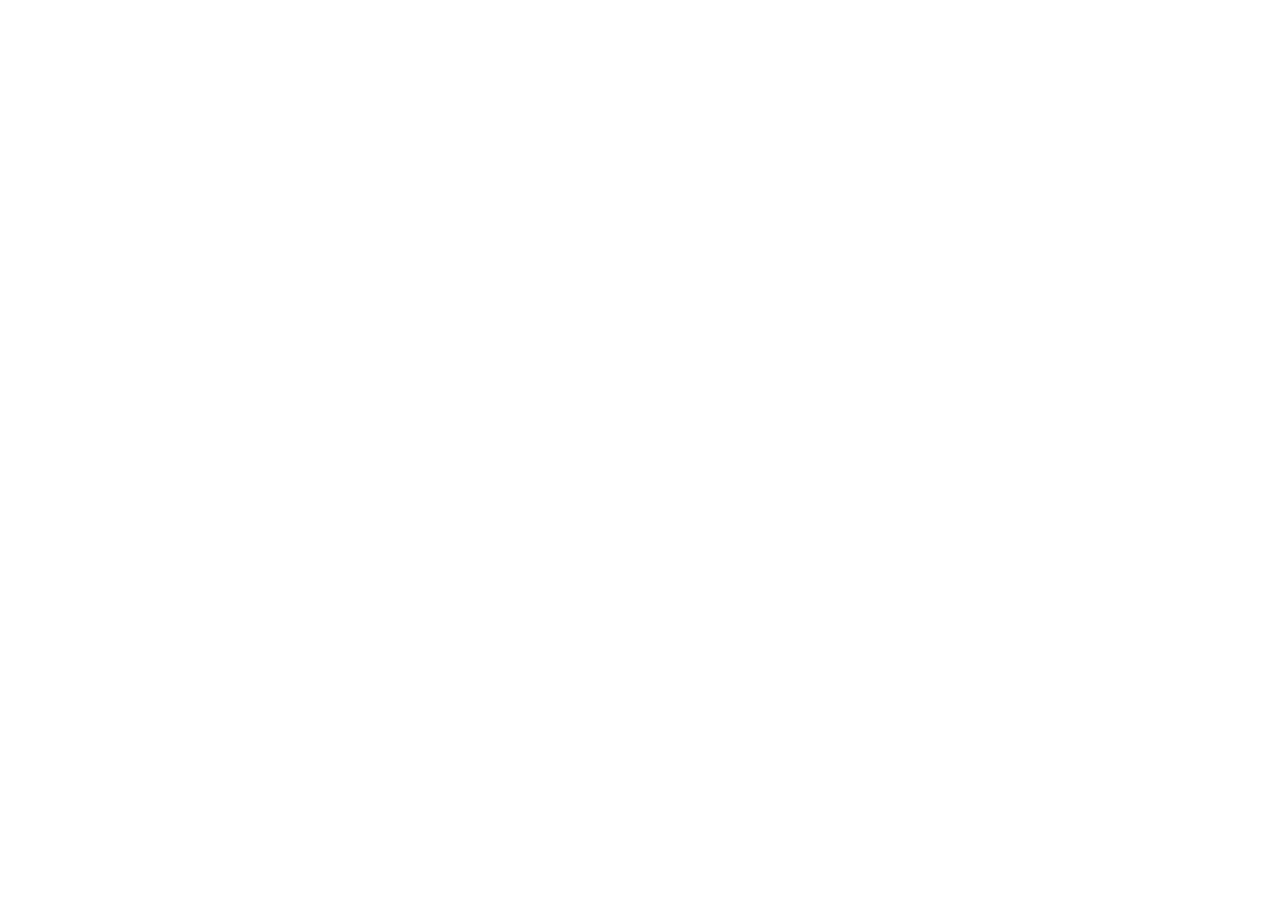
==== graphic.html @ 01074192 "Three UI/UX projects have been added." ====
<!DOCTYPE html>
<html lang="en">
<head>
    <meta charset="UTF-8">
    <meta name="viewport" content="width=device-width, initial-scale=1.0">
     <title>Graphic Design</title>

    <link rel="preconnect" href="https://fonts.googleapis.com" />
    <link rel="preconnect" href="https://fonts.gstatic.com" crossorigin />
    <link href="https://fonts.googleapis.com/css2?family=Inter:wght@400;500;600;700;800;900&display=swap" rel="stylesheet" />

    <link rel="stylesheet" href="graphic.css" />
</head>
<body>
    


<script src="graphic.js"></script>


</body>
</html>
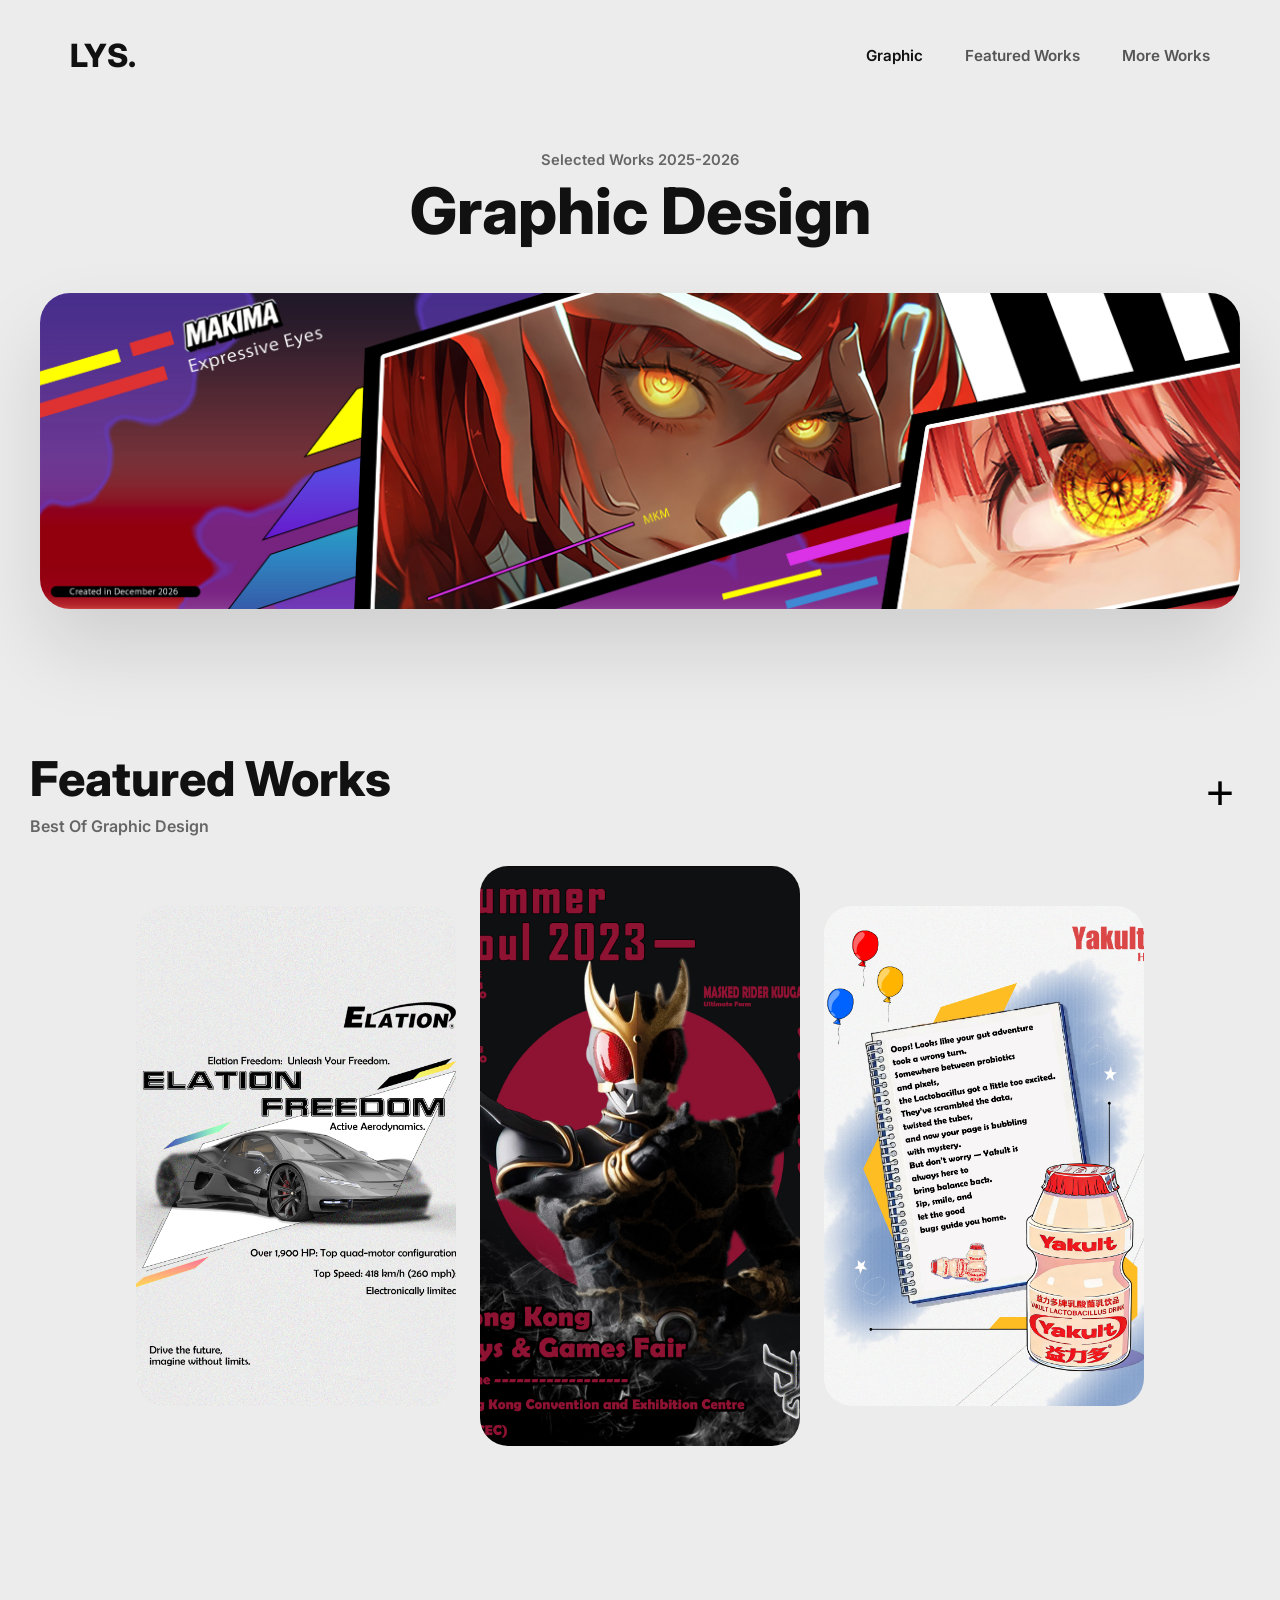
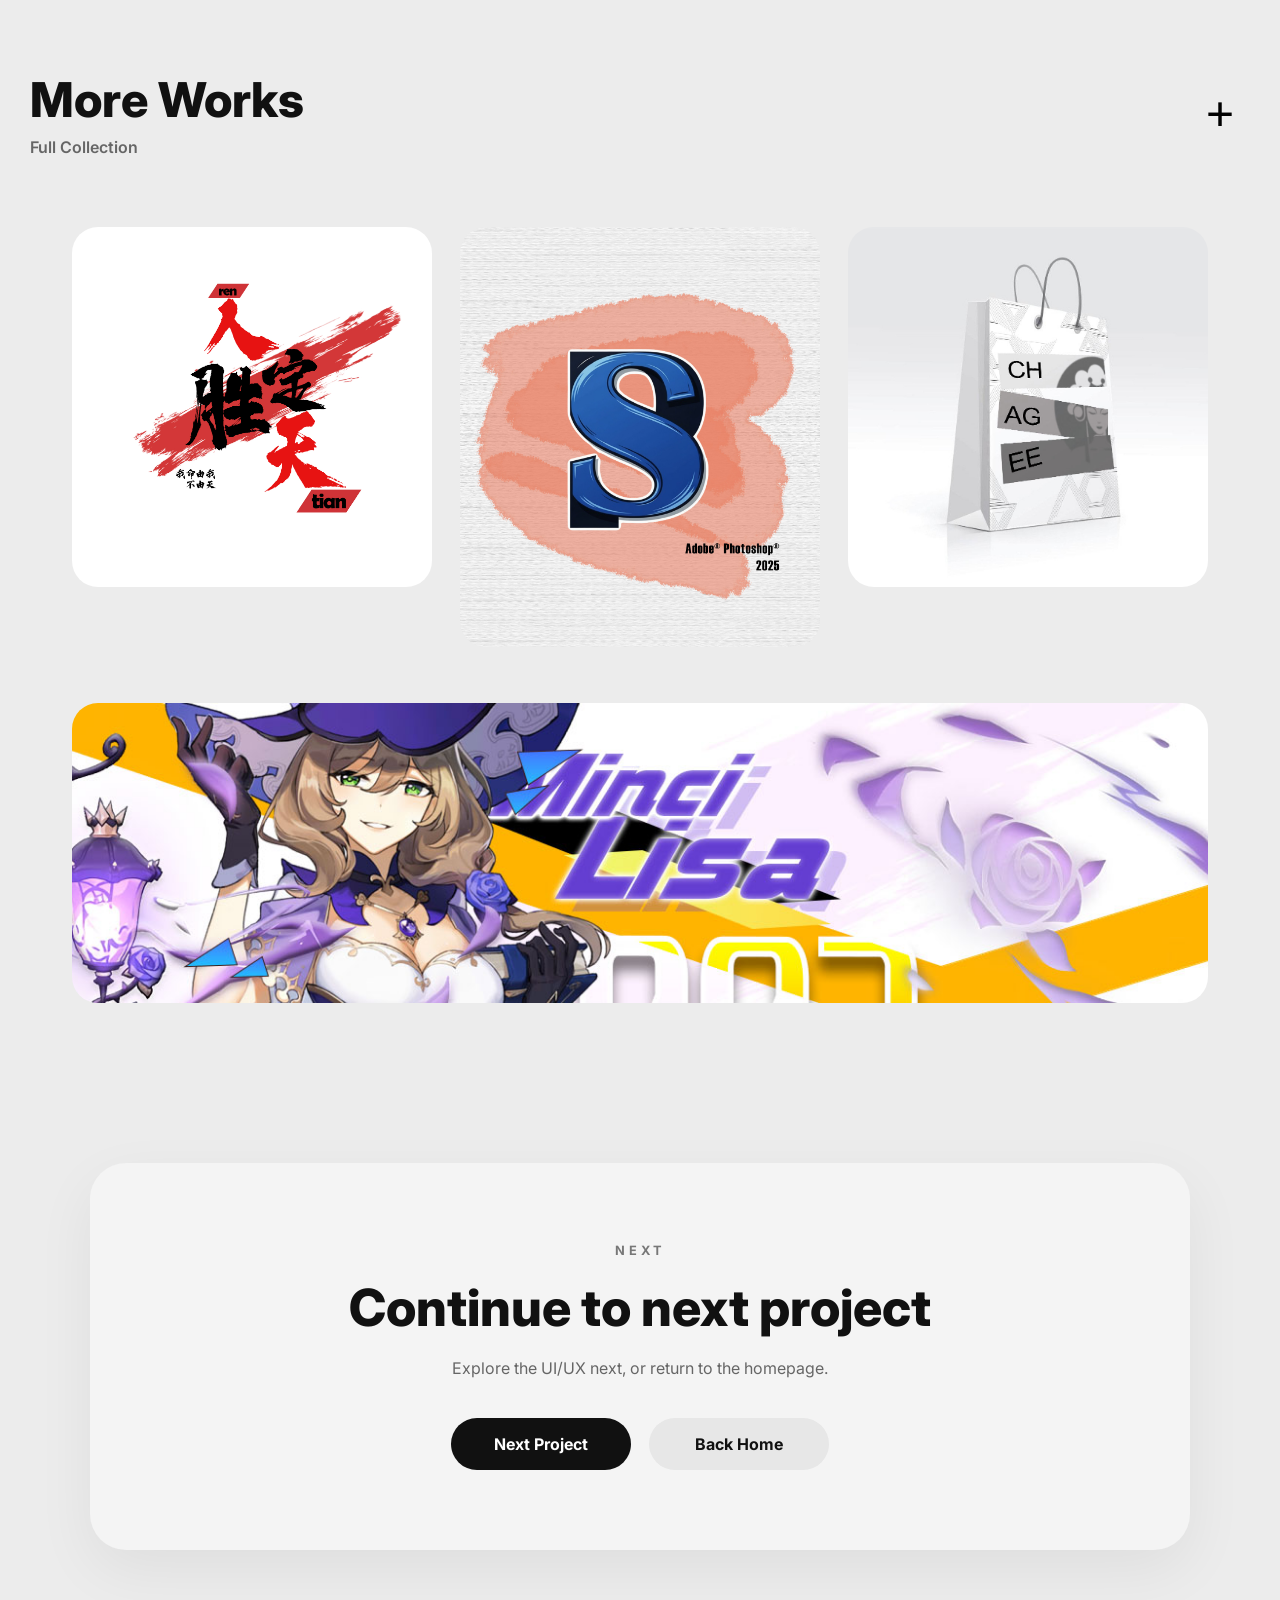
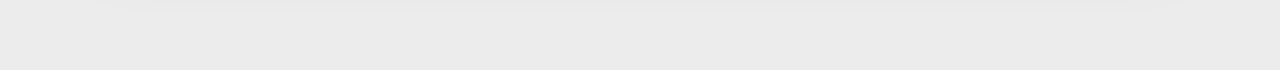
==== commit 91b33fb0: "Add the main interface for graphic design." ====
--- a/graphic.html
+++ b/graphic.html
@@ -8,12 +8,185 @@
     <link rel="preconnect" href="https://fonts.googleapis.com" />
     <link rel="preconnect" href="https://fonts.gstatic.com" crossorigin />
     <link href="https://fonts.googleapis.com/css2?family=Inter:wght@400;500;600;700;800;900&display=swap" rel="stylesheet" />
-
+    <link href="https://fonts.googleapis.com/css2?family=Inter:wght@400;500;600;700&display=swap" rel="stylesheet">
     <link rel="stylesheet" href="graphic.css" />
 </head>
 <body>
     
+<!-- =========================
+       NAVBAR
+  ========================== -->
+  <header class="project-navbar">
+    <a href="index.html" class="project-logo">LYS.</a>
 
+    <nav class="project-nav">
+      <a href="graphic.html" class="active">Graphic</a>
+      <a href="#featured">Featured Works</a>
+      <a href="#more">More Works</a>
+    </nav>
+  </header>
+
+  <!-- =========================
+       HERO
+  ========================== -->
+  <section class="graphic-hero">
+
+    <div class="graphic-hero-heading">
+      <p>Selected Works 2025-2026</p>
+      <h1>Graphic Design</h1>
+    </div>
+
+    <div class="graphic-hero-banner">
+      <img src="images/graphic_D/mkm_ps.jpg" alt="">
+    </div>
+
+  </section>
+
+  <!-- =========================
+       FEATURED
+  ========================== -->
+  <section class="graphic-section" id="featured">
+
+    <div class="graphic-section-head">
+
+      <div>
+        <h2>Featured Works</h2>
+        <p>Best Of Graphic Design</p>
+      </div>
+
+      <button class="expand-btn featured-toggle">
+        +
+      </button>
+
+    </div>
+
+    <div class="featured-grid collapsed">
+
+      <div class="featured-item large">
+        <img src="images/graphic_D/43.jpg" alt="">
+        <div class="featured-overlay">
+          <span>Poster Design</span>
+        </div>
+      </div>
+
+      <div class="featured-item center">
+        <img src="images/graphic_D/10.jpg" alt="">
+        <div class="featured-overlay">
+          <span>Visual Identity</span>
+        </div>
+      </div>
+
+      <div class="featured-item large">
+        <img src="images/graphic_D/42.jpg" alt="">
+        <div class="featured-overlay">
+          <span>Illustration</span>
+        </div>
+      </div>
+
+      <!-- hidden -->
+      <div class="featured-item hidden-work">
+        <img src="images/graphic_D/28.jpg" alt="">
+        <div class="featured-overlay">
+          <span>Packaging</span>
+        </div>
+      </div>
+
+      <div class="featured-item hidden-work">
+        <img src="images/graphic_D/41.jpg" alt="">
+        <div class="featured-overlay">
+          <span>Typography</span>
+        </div>
+      </div>
+
+      <div class="featured-item hidden-work">
+        <img src="images/graphic_D/20.jpg" alt="">
+        <div class="featured-overlay">
+          <span>Propaganda</span>
+        </div>
+      </div>
+
+    </div>
+
+  </section>
+
+  <!-- =========================
+       MORE WORKS
+  ========================== -->
+  <section class="graphic-section" id="more">
+
+    <div class="graphic-section-head">
+
+      <div>
+        <h2>More Works</h2>
+        <p>Full Collection</p>
+      </div>
+
+      <button class="expand-btn more-toggle">
+        +
+      </button>
+
+    </div>
+
+    <div class="masonry-grid collapsed">
+
+      <div class="masonry-item">
+        <img src="images/graphic_D/15.jpg" alt="">
+      </div>
+
+      <div class="masonry-item">
+        <img src="images/graphic_D/31.jpg" alt="">
+      </div>
+
+      <div class="masonry-item">
+        <img src="images/graphic_D/11.jpg" alt="">
+      </div>
+
+      <div class="masonry-item hidden-work">
+        <img src="images/graphic_D/14.jpg" alt="">
+      </div>
+
+      <div class="masonry-item hidden-work">
+        <img src="images/graphic_D/44.jpg" alt="">
+      </div>
+
+      <div class="masonry-item hidden-work">
+        <img src="images/graphic_D/30.jpg" alt="">
+      </div>
+
+      <div class="masonry-item wide-banner">
+        <img src="images/graphic_D/lisa_ps.jpg" alt="">
+      </div>
+
+    </div>
+
+  </section>
+
+  <!-- =========================
+       NEXT
+  ========================== -->
+  <section class="project-next">
+
+    <p class="project-next-label">NEXT</p>
+
+    <h2>
+      Continue to next project
+    </h2>
+
+    <p class="project-next-text">
+      Explore the UI/UX next, or return to the homepage.
+    </p>
+
+    <div class="project-next-actions">
+      <a href="random_gifts.html" class="next-btn dark">
+        Next Project
+      </a>
+
+      <a href="index.html" class="next-btn light">
+        Back Home
+      </a>
+    </div>
+
+  </section>
 
 <script src="graphic.js"></script>
 
--- a/graphic.css
+++ b/graphic.css
@@ -0,0 +1,493 @@
+@import url('https://fonts.googleapis.com/css2?family=Inter:wght@400;500;600;700;800&display=swap');
+
+*{
+  margin:0;
+  padding:0;
+  box-sizing:border-box;
+}
+
+html{
+  scroll-behavior:smooth;
+}
+
+body{
+  font-family:'Inter',sans-serif;
+  background:#ececec;
+  color:#111;
+}
+
+/* =========================
+   NAVBAR
+========================= */
+
+.project-navbar{
+  width:100%;
+  padding:36px 70px;
+  display:flex;
+  justify-content:space-between;
+  align-items:center;
+}
+
+.project-logo{
+  font-size:2rem;
+  font-weight:800;
+  color:#111;
+  text-decoration:none;
+}
+
+.project-nav{
+  display:flex;
+  gap:42px;
+}
+
+.project-nav a{
+  text-decoration:none;
+  color:#555;
+  font-size:0.95rem;
+  font-weight:600;
+  transition:.3s;
+}
+
+.project-nav a:hover,
+.project-nav a.active{
+  color:#111;
+}
+
+/* =========================
+   HERO
+========================= */
+
+.graphic-hero{
+  padding:40px 24px 140px;
+}
+
+.graphic-hero-heading{
+  text-align:center;
+  margin-bottom:50px;
+}
+
+.graphic-hero-heading p{
+  font-size:.92rem;
+  font-weight:600;
+  color:#666;
+  margin-bottom:10px;
+}
+
+.graphic-hero-heading h1{
+  font-size:clamp(3rem,5vw,5.5rem);
+  font-weight:800;
+  line-height:1;
+}
+
+.graphic-hero-banner{
+  width:min(1200px,100%);
+  margin:auto;
+  border-radius:30px;
+  overflow:hidden;
+  box-shadow:
+  0 40px 80px rgba(0,0,0,.12);
+  transform:translateY(40px);
+  opacity:0;
+  animation:heroReveal 1s ease forwards;
+  cursor:pointer;
+}
+
+.graphic-hero-banner img{
+  width:100%;
+  display:block;
+  transition:
+  transform .7s ease,
+  filter .7s ease;
+}
+
+.graphic-hero-banner:hover img{
+  transform:scale(1.03);
+  filter:saturate(1.08);
+}
+
+.graphic-hero-banner:hover{
+  box-shadow:
+  0 55px 100px rgba(0,0,0,.18);
+}
+
+@keyframes heroReveal{
+  to{
+    transform:translateY(0);
+    opacity:1;
+  }
+}
+
+/* =========================
+   SECTION
+========================= */
+
+.graphic-section{
+  width:min(1400px,100%);
+  margin:auto;
+  padding:0 40px 180px;
+}
+
+.graphic-section-head{
+  display:flex;
+  justify-content:space-between;
+  align-items:center;
+  margin-bottom:70px;
+  gap:30px;
+}
+
+.graphic-section-head h2{
+  font-size:3rem;
+  font-weight:800;
+  margin-bottom:8px;
+}
+
+.graphic-section-head p{
+  color:#666;
+  font-weight:600;
+}
+
+.expand-btn{
+  width:60px;
+  height:60px;
+  border:none;
+  background:none;
+  font-size:3rem;
+  font-weight:300;
+  cursor:pointer;
+  transition:.5s ease;
+}
+
+.expand-btn.active{
+  transform:rotate(45deg);
+}
+
+/* =========================
+   FEATURED
+========================= */
+
+.featured-grid{
+  display:flex;
+  justify-content:center;
+  align-items:flex-start;
+  gap:34px;
+  flex-wrap:wrap;
+}
+
+.featured-item{
+  width:320px;
+  flex:0 0 320px;
+  position:relative;
+  overflow:hidden;
+  border-radius:28px;
+  background:#ddd;
+  transition:
+  transform .5s ease,
+  box-shadow .5s ease;
+}
+
+.featured-item img{
+  width:100%;
+  height:100%;
+  object-fit:cover;
+  display:block;
+  transition:transform .7s ease;
+}
+
+.featured-item.large{
+  height:500px;
+}
+
+.featured-item.center{
+  height:580px;
+  transform:translateY(-40px);
+}
+
+.featured-item:hover{
+  transform:translateY(-10px);
+  box-shadow:
+  0 25px 60px rgba(0,0,0,.16);
+}
+
+.featured-item.center:hover{
+  transform:
+  translateY(-50px);
+}
+
+.featured-item:hover img{
+  transform:scale(1.05);
+}
+
+.featured-overlay{
+  position:absolute;
+  left:20px;
+  bottom:20px;
+  background:rgba(0,0,0,.72);
+  color:#fff;
+  padding:12px 18px;
+  border-radius:999px;
+  font-size:.92rem;
+  font-weight:600;
+  backdrop-filter:blur(10px);
+  opacity:0;
+  transform:translateY(10px);
+  transition:.4s ease;
+}
+
+.featured-item:hover .featured-overlay{
+  opacity:1;
+  transform:translateY(0);
+}
+
+.hidden-work{
+  opacity:0;
+  max-height:0;
+  overflow:hidden;
+  transform:translateY(40px) scale(.96);
+  transition:
+  opacity .6s ease,
+  transform .6s ease,
+  max-height .7s ease;
+}
+
+.featured-grid.expanded .hidden-work{
+  opacity:1;
+  max-height:700px;
+  transform:translateY(0) scale(1);
+}
+
+
+.masonry-grid.expanded .hidden-work {
+  opacity: 1;
+  max-height: 1200px; 
+  transform: translateY(0) scale(1);
+  margin-bottom: 28px; /* 保持間距 */
+}
+
+
+/* =========================
+   MASONRY
+========================= */
+
+.masonry-grid{
+  display:flex;
+  flex-wrap:wrap;
+  justify-content:center;
+  gap:28px;
+}
+
+.masonry-item{
+  width:360px;
+  flex:0 0 360px;
+
+  overflow:hidden;
+  border-radius:26px;
+  background:#ddd;
+  transition:
+  transform .45s ease,
+  box-shadow .45s ease;
+}
+
+.masonry-item img{
+  width:100%;
+  height:100%;
+  object-fit:cover;
+  display:block;
+  transition:transform .6s ease;
+}
+
+.masonry-item:nth-child(1){
+  height:360px;
+}
+
+.masonry-item:nth-child(2){
+  height:420px;
+}
+
+.masonry-item:nth-child(3){
+  height:360px;
+}
+
+.masonry-item:nth-child(4){
+  height:420px;
+}
+
+.masonry-item:nth-child(5){
+  height:340px;
+}
+
+.masonry-item:nth-child(6){
+  height:400px;
+}
+
+.masonry-item:hover{
+  transform:translateY(-10px);
+  box-shadow:
+  0 20px 50px rgba(0,0,0,.14);
+}
+
+.masonry-item:hover img{
+  transform:scale(1.05);
+}
+
+.wide-banner{
+  width:100%;
+  max-width:1136px;
+  height:300px;
+  flex:0 0 100%;
+}
+
+/* =========================
+   NEXT
+========================= */
+
+.project-next{
+  width:min(1100px,92%);
+  margin:0 auto 120px;
+  padding:80px 40px;
+  border-radius:36px;
+  background:#f4f4f4;
+  text-align:center;
+  box-shadow:
+  0 20px 60px rgba(0,0,0,.06);
+}
+
+.project-next-label{
+  letter-spacing:4px;
+  font-size:.8rem;
+  font-weight:700;
+  color:#777;
+  margin-bottom:18px;
+}
+
+.project-next h2{
+  font-size:3.2rem;
+  font-weight:800;
+  margin-bottom:20px;
+}
+
+.project-next-text{
+  color:#666;
+  margin-bottom:40px;
+}
+
+.project-next-actions{
+  display:flex;
+  justify-content:center;
+  gap:18px;
+  flex-wrap:wrap;
+}
+
+.next-btn{
+  min-width:180px;
+  padding:16px 26px;
+  border-radius:999px;
+  text-decoration:none;
+  font-weight:700;
+  transition:.35s ease;
+}
+
+.next-btn.dark{
+  background:#111;
+  color:#fff;
+}
+
+.next-btn.light{
+  background:#e7e7e7;
+  color:#111;
+}
+
+.next-btn:hover{
+  transform:translateY(-3px);
+}
+
+/* =========================
+   RESPONSIVE
+========================= */
+
+@media (max-width:1400px){
+
+  .graphic-section{
+    padding:0 30px 160px;
+  }
+
+  .featured-grid{
+    gap:24px;
+  }
+
+  .featured-item{
+    max-width:100%;
+  }
+
+}
+
+@media (max-width:1100px){
+
+  .featured-grid{
+    grid-template-columns:
+    repeat(2,1fr);
+  }
+
+  .featured-item.center{
+    transform:none;
+  }
+
+  .masonry-grid{
+    grid-template-columns:
+    repeat(2,1fr);
+  }
+
+  .wide-banner{
+    grid-column:span 2;
+  }
+
+}
+
+@media (max-width:768px){
+
+  .project-navbar{
+    padding:26px 22px;
+    flex-direction:column;
+    gap:24px;
+  }
+
+  .project-nav{
+    gap:20px;
+    flex-wrap:wrap;
+    justify-content:center;
+  }
+
+  .graphic-section{
+    padding:0 18px 120px;
+  }
+
+  .graphic-section-head{
+    margin-bottom:40px;
+  }
+
+  .graphic-section-head h2{
+    font-size:2rem;
+  }
+
+  .featured-grid,
+  .masonry-grid{
+    grid-template-columns:1fr;
+  }
+
+  .wide-banner{
+    grid-column:span 1;
+    height:220px;
+  }
+
+  .featured-item.center{
+    transform:none;
+  }
+
+  .project-next{
+    padding:60px 24px;
+  }
+
+  .project-next h2{
+    font-size:2.2rem;
+  }
+
+}
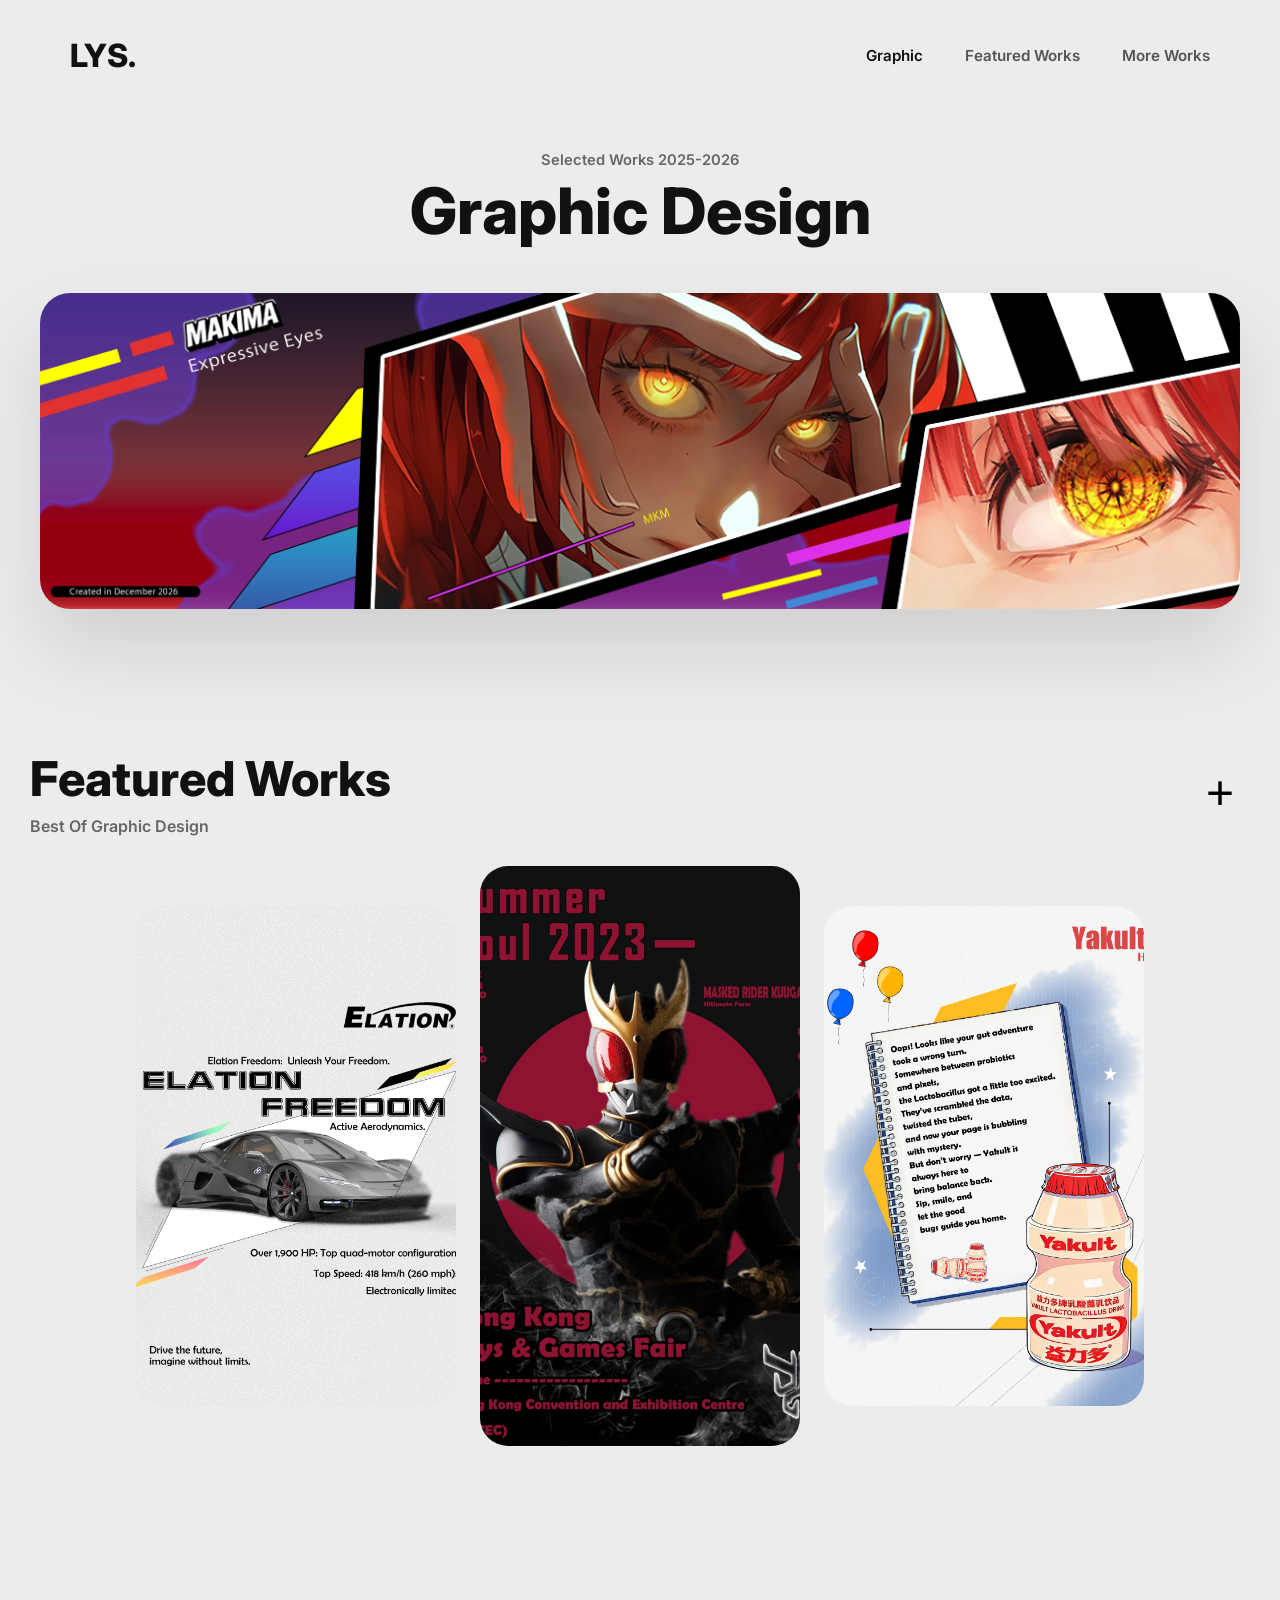
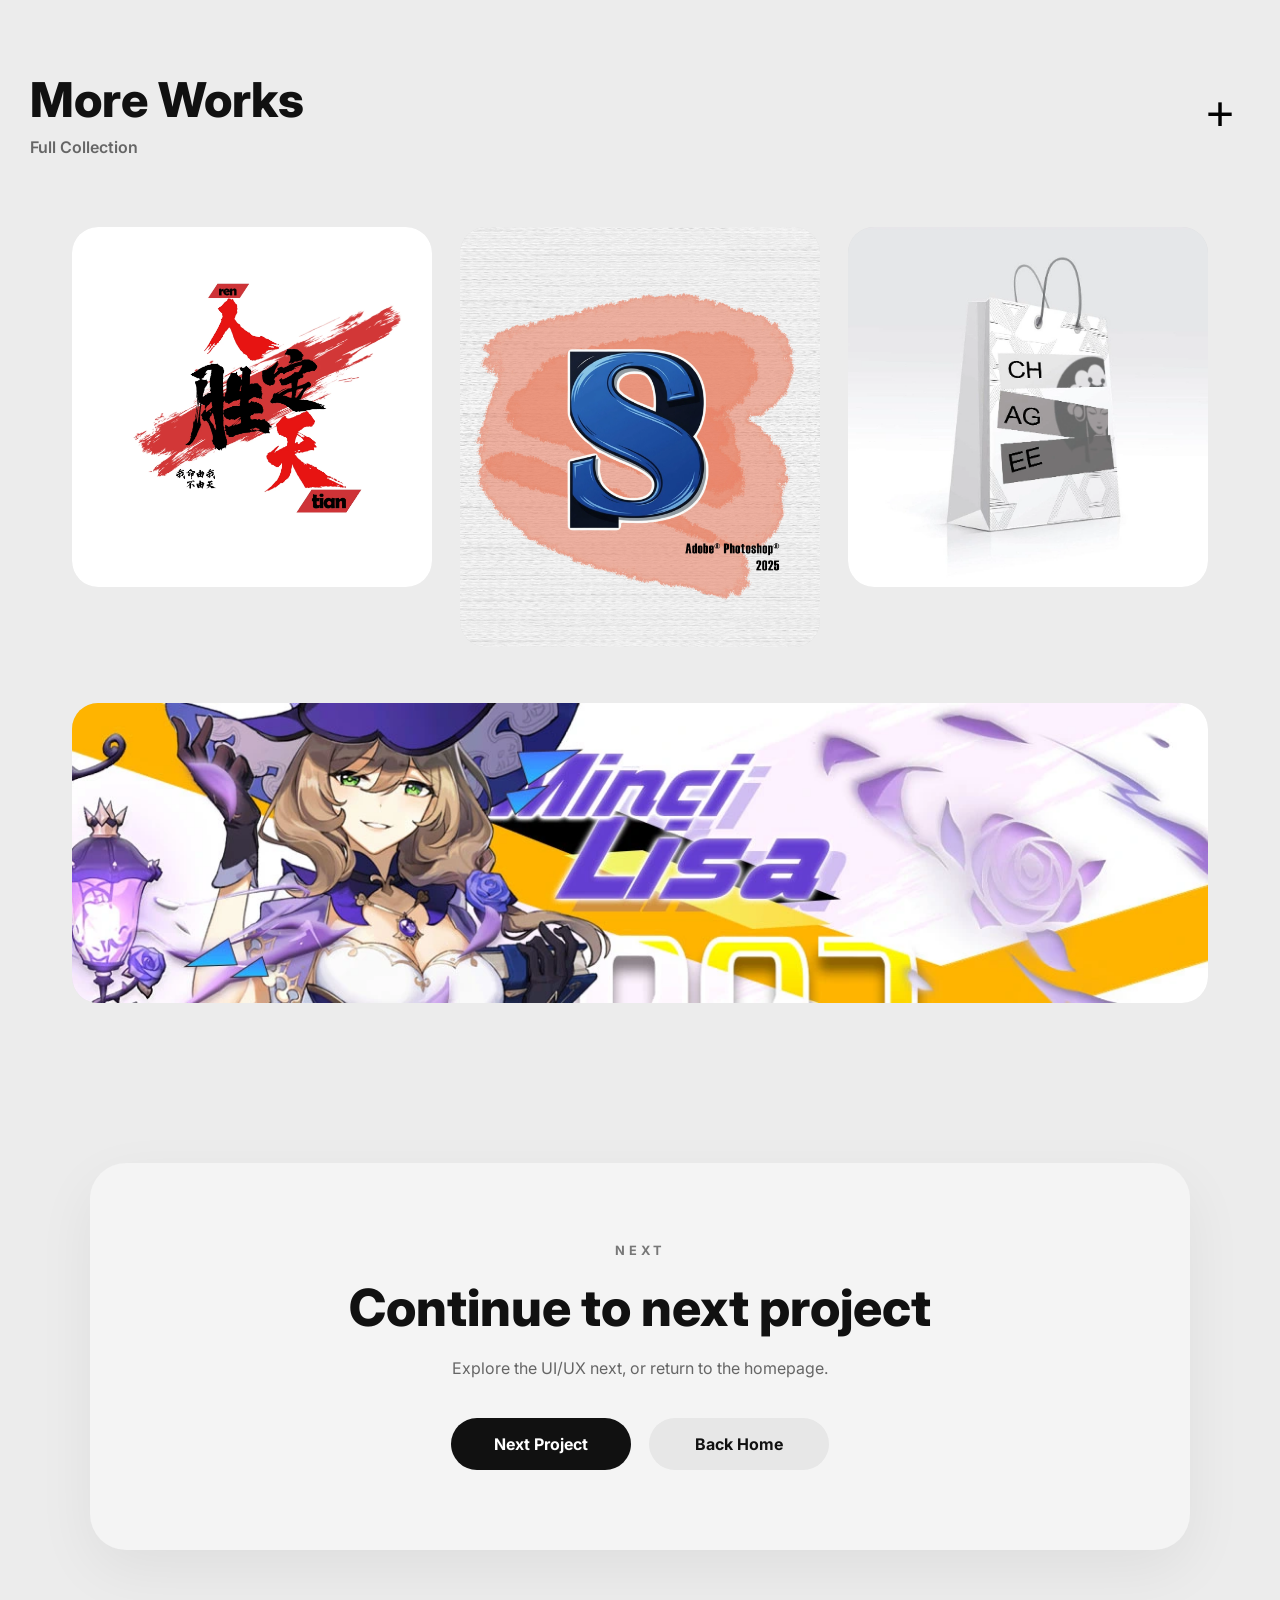
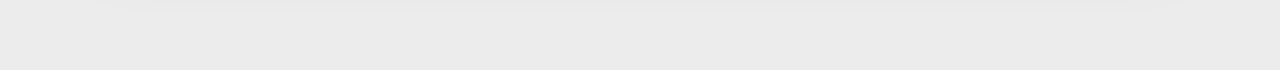
==== commit dbe437df: "Optimize image loading issues in the graphics interface." ====
--- a/graphic.html
+++ b/graphic.html
@@ -3,20 +3,24 @@
 <head>
     <meta charset="UTF-8">
     <meta name="viewport" content="width=device-width, initial-scale=1.0">
-     <title>Graphic Design</title>
+    <title>Graphic Design | Liu Yi Shan</title>
+
+    <link
+      rel="preload"
+      as="image"
+      href="images/graphic_D/mkm_ps.webp"
+      fetchpriority="high"
+    />
 
     <link rel="preconnect" href="https://fonts.googleapis.com" />
     <link rel="preconnect" href="https://fonts.gstatic.com" crossorigin />
     <link href="https://fonts.googleapis.com/css2?family=Inter:wght@400;500;600;700;800;900&display=swap" rel="stylesheet" />
     <link href="https://fonts.googleapis.com/css2?family=Inter:wght@400;500;600;700&display=swap" rel="stylesheet">
     <link rel="stylesheet" href="graphic.css" />
+      
 </head>
 <body>
-    
-<!-- =========================
-       NAVBAR
-  ========================== -->
-  <header class="project-navbar">
+<header class="project-navbar">
     <a href="index.html" class="project-logo">LYS.</a>
 
     <nav class="project-nav">
@@ -26,166 +30,137 @@
     </nav>
   </header>
 
-  <!-- =========================
-       HERO
-  ========================== -->
   <section class="graphic-hero">
-
     <div class="graphic-hero-heading">
       <p>Selected Works 2025-2026</p>
       <h1>Graphic Design</h1>
     </div>
-
     <div class="graphic-hero-banner">
-      <img src="images/graphic_D/mkm_ps.jpg" alt="">
+      <picture>
+        <source srcset="images/graphic_D/mkm_ps.webp" type="image/webp">
+        <img src="images/graphic_D/jpg/mkm_ps.jpg" alt="" fetchpriority="high">
+      </picture>
     </div>
-
   </section>
 
-  <!-- =========================
-       FEATURED
-  ========================== -->
   <section class="graphic-section" id="featured">
-
     <div class="graphic-section-head">
-
       <div>
         <h2>Featured Works</h2>
         <p>Best Of Graphic Design</p>
       </div>
-
-      <button class="expand-btn featured-toggle">
-        +
-      </button>
-
+      <button class="expand-btn featured-toggle">+</button>
     </div>
 
     <div class="featured-grid collapsed">
-
       <div class="featured-item large">
-        <img src="images/graphic_D/43.jpg" alt="">
-        <div class="featured-overlay">
-          <span>Poster Design</span>
-        </div>
+        <picture>
+          <source srcset="images/graphic_D/43.webp" type="image/webp">
+          <img src="images/graphic_D/jpg/43.jpg" alt="" loading="lazy" decoding="async">
+        </picture>
+        <div class="featured-overlay"><span>Poster Design</span></div>
       </div>
 
       <div class="featured-item center">
-        <img src="images/graphic_D/10.jpg" alt="">
-        <div class="featured-overlay">
-          <span>Visual Identity</span>
-        </div>
+        <picture>
+          <source srcset="images/graphic_D/10.webp" type="image/webp">
+          <img src="images/graphic_D/jpg/10.jpg" alt="" loading="lazy" decoding="async">
+        </picture>
+        <div class="featured-overlay"><span>Visual Identity</span></div>
       </div>
 
       <div class="featured-item large">
-        <img src="images/graphic_D/42.jpg" alt="">
-        <div class="featured-overlay">
-          <span>Illustration</span>
-        </div>
-      </div>
-
-      <!-- hidden -->
-      <div class="featured-item hidden-work">
-        <img src="images/graphic_D/28.jpg" alt="">
-        <div class="featured-overlay">
-          <span>Packaging</span>
-        </div>
+        <picture>
+          <source srcset="images/graphic_D/42.webp" type="image/webp">
+          <img src="images/graphic_D/jpg/42.jpg" alt="" loading="lazy" decoding="async">
+        </picture>
+        <div class="featured-overlay"><span>Illustration</span></div>
       </div>
 
       <div class="featured-item hidden-work">
-        <img src="images/graphic_D/41.jpg" alt="">
-        <div class="featured-overlay">
-          <span>Typography</span>
-        </div>
+        <picture>
+          <source srcset="images/graphic_D/28.webp" type="image/webp">
+          <img src="images/graphic_D/jpg/28.jpg" alt="" loading="lazy" decoding="async">
+        </picture>
       </div>
-
       <div class="featured-item hidden-work">
-        <img src="images/graphic_D/20.jpg" alt="">
-        <div class="featured-overlay">
-          <span>Propaganda</span>
-        </div>
+        <picture>
+          <source srcset="images/graphic_D/41.webp" type="image/webp">
+          <img src="images/graphic_D/jpg/41.jpg" alt="" loading="lazy" decoding="async">
+        </picture>
       </div>
-
+      <div class="featured-item hidden-work">
+        <picture>
+          <source srcset="images/graphic_D/20.webp" type="image/webp">
+          <img src="images/graphic_D/jpg/20.jpg" alt="" loading="lazy" decoding="async">
+        </picture>
+      </div>
     </div>
-
   </section>
 
-  <!-- =========================
-       MORE WORKS
-  ========================== -->
   <section class="graphic-section" id="more">
-
     <div class="graphic-section-head">
-
       <div>
         <h2>More Works</h2>
         <p>Full Collection</p>
       </div>
-
-      <button class="expand-btn more-toggle">
-        +
-      </button>
-
+      <button class="expand-btn more-toggle">+</button>
     </div>
 
     <div class="masonry-grid collapsed">
-
       <div class="masonry-item">
-        <img src="images/graphic_D/15.jpg" alt="">
+        <picture>
+          <source srcset="images/graphic_D/15.webp" type="image/webp">
+          <img src="images/graphic_D/jpg/15.jpg" alt="" loading="lazy" decoding="async">
+        </picture>
       </div>
-
       <div class="masonry-item">
-        <img src="images/graphic_D/31.jpg" alt="">
+        <picture>
+          <source srcset="images/graphic_D/31.webp" type="image/webp">
+          <img src="images/graphic_D/jpg/31.jpg" alt="" loading="lazy" decoding="async">
+        </picture>
       </div>
-
       <div class="masonry-item">
-        <img src="images/graphic_D/11.jpg" alt="">
+        <picture>
+          <source srcset="images/graphic_D/11.webp" type="image/webp">
+          <img src="images/graphic_D/jpg/11.jpg" alt="" loading="lazy" decoding="async">
+        </picture>
       </div>
-
       <div class="masonry-item hidden-work">
-        <img src="images/graphic_D/14.jpg" alt="">
+        <picture>
+          <source srcset="images/graphic_D/14.webp" type="image/webp">
+          <img src="images/graphic_D/jpg/14.jpg" alt="" loading="lazy" decoding="async">
+        </picture>
       </div>
-
       <div class="masonry-item hidden-work">
-        <img src="images/graphic_D/44.jpg" alt="">
+        <picture>
+          <source srcset="images/graphic_D/44.webp" type="image/webp">
+          <img src="images/graphic_D/jpg/44.jpg" alt="" loading="lazy" decoding="async">
+        </picture>
       </div>
-
       <div class="masonry-item hidden-work">
-        <img src="images/graphic_D/30.jpg" alt="">
+        <picture>
+          <source srcset="images/graphic_D/30.webp" type="image/webp">
+          <img src="images/graphic_D/jpg/30.jpg" alt="" loading="lazy" decoding="async">
+        </picture>
       </div>
-
       <div class="masonry-item wide-banner">
-        <img src="images/graphic_D/lisa_ps.jpg" alt="">
+        <picture>
+          <source srcset="images/graphic_D/lisa_ps.webp" type="image/webp">
+          <img src="images/graphic_D/jpg/lisa_ps.jpg" alt="" loading="lazy" decoding="async">
+        </picture>
       </div>
-
     </div>
-
   </section>
 
-  <!-- =========================
-       NEXT
-  ========================== -->
   <section class="project-next">
-
     <p class="project-next-label">NEXT</p>
-
-    <h2>
-      Continue to next project
-    </h2>
-
-    <p class="project-next-text">
-      Explore the UI/UX next, or return to the homepage.
-    </p>
-
+    <h2>Continue to next project</h2>
+    <p class="project-next-text">Explore the UI/UX next, or return to the homepage.</p>
     <div class="project-next-actions">
-      <a href="random_gifts.html" class="next-btn dark">
-        Next Project
-      </a>
-
-      <a href="index.html" class="next-btn light">
-        Back Home
-      </a>
+      <a href="random_gifts.html" class="next-btn dark">Next Project</a>
+      <a href="index.html" class="next-btn light">Back Home</a>
     </div>
-
   </section>
 
 <script src="graphic.js"></script>
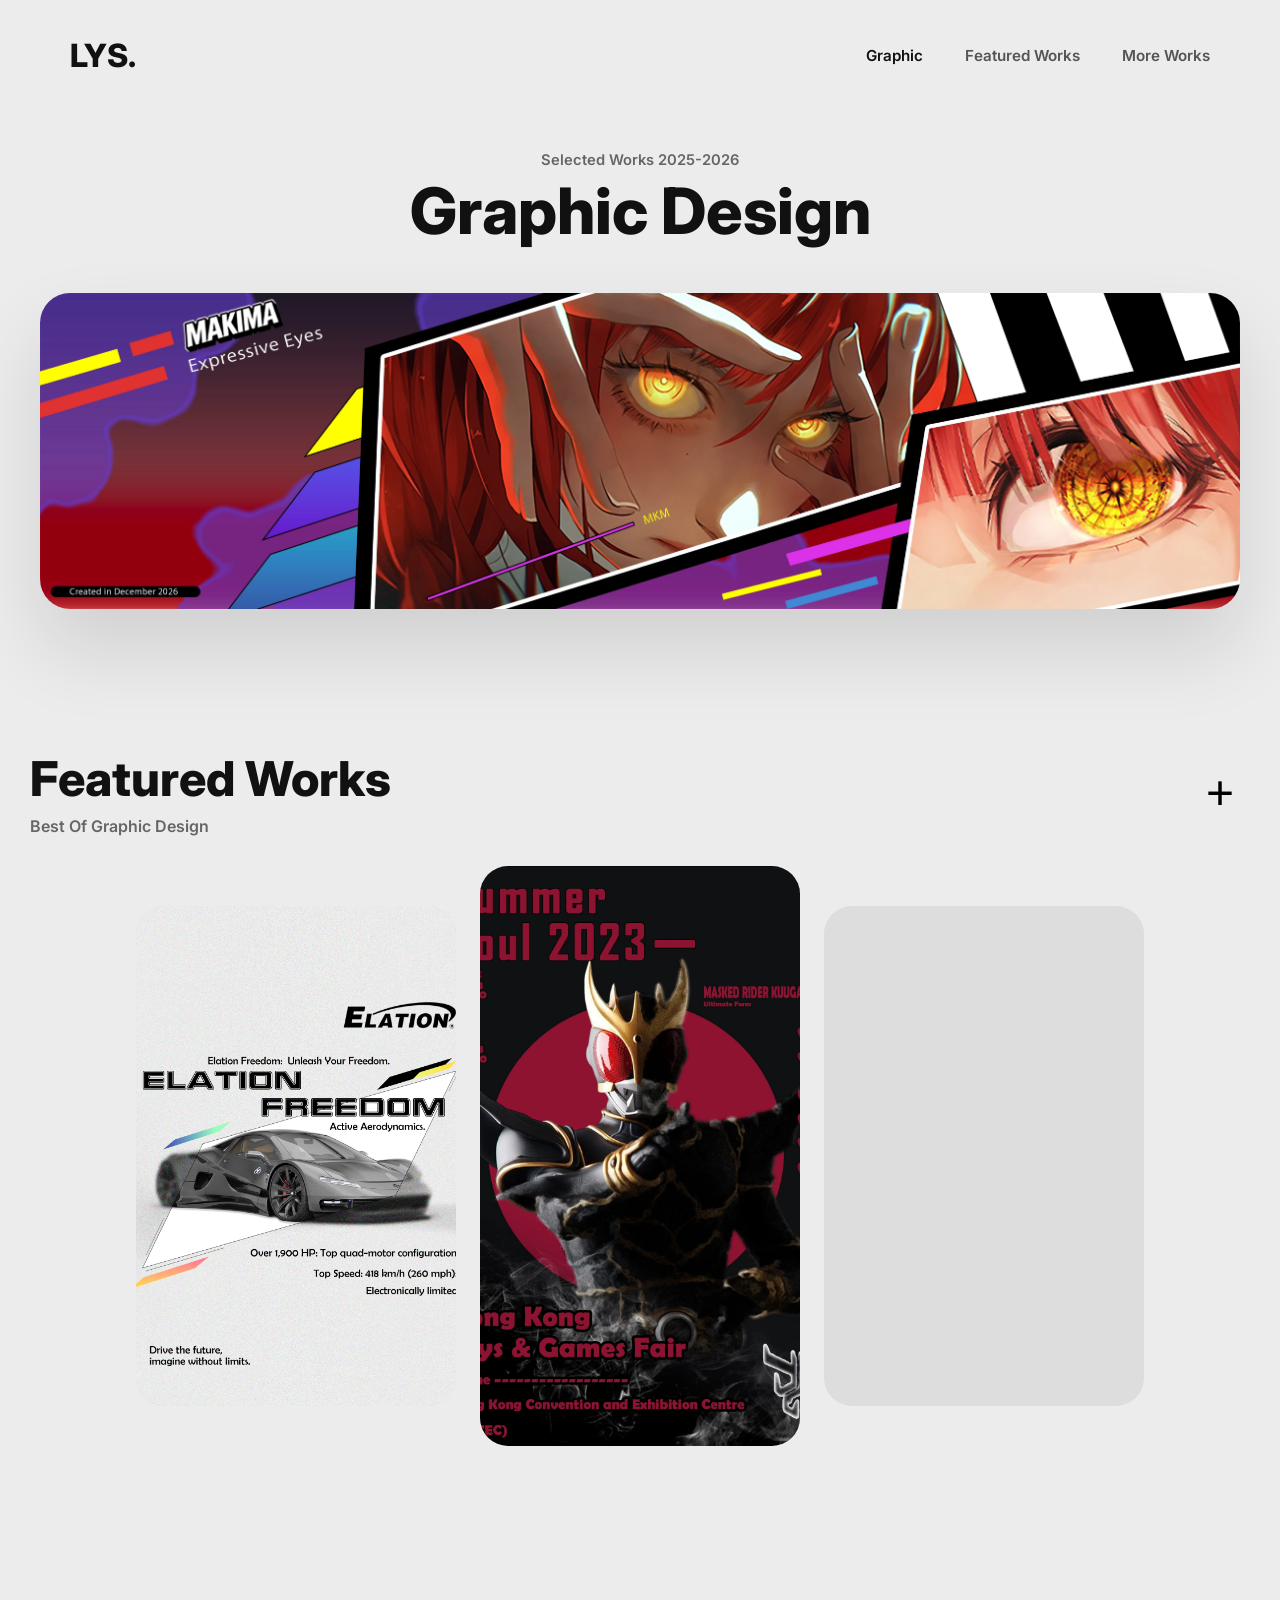
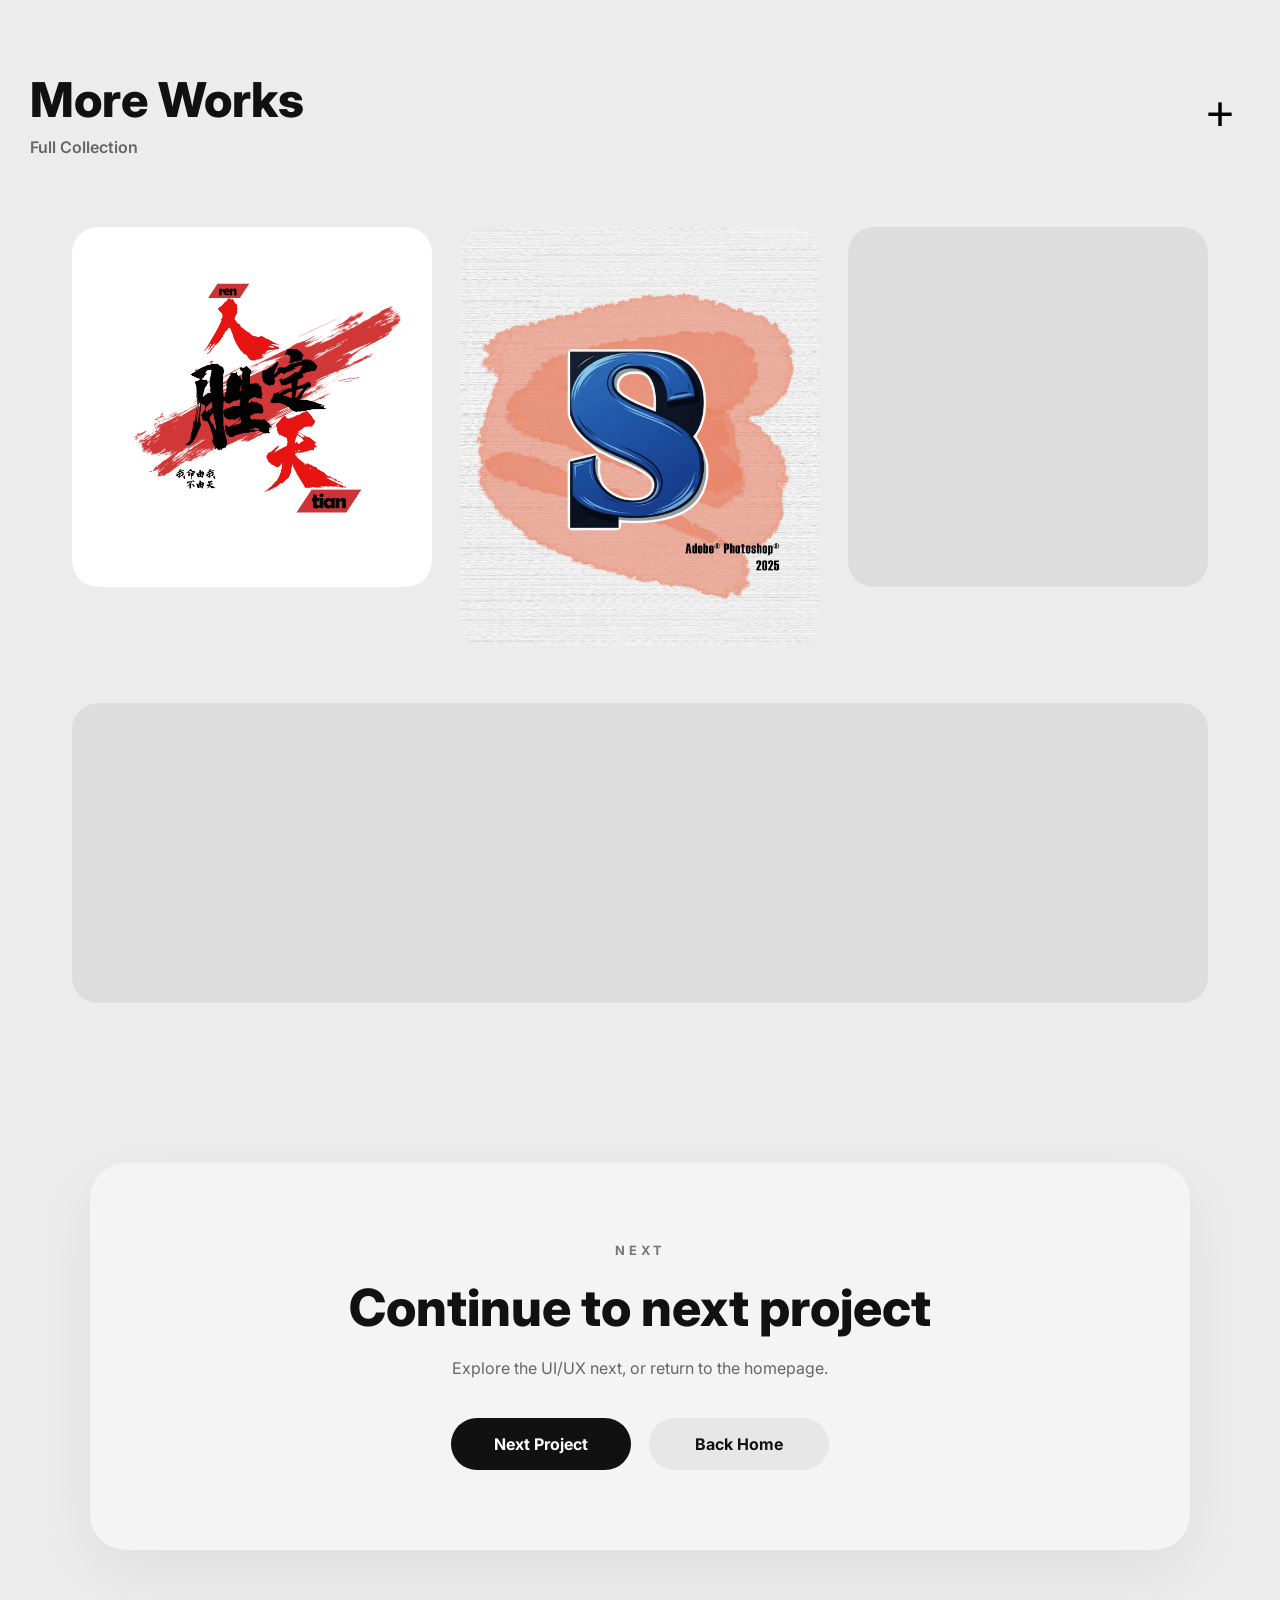
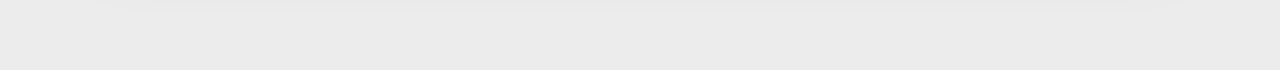
==== commit de1e08dd: "Fix minor issues." ====
--- a/graphic.html
+++ b/graphic.html
@@ -82,18 +82,21 @@
           <source srcset="images/graphic_D/28.webp" type="image/webp">
           <img src="images/graphic_D/jpg/28.jpg" alt="" loading="lazy" decoding="async">
         </picture>
+        <div class="featured-overlay"><span>Packaging</span></div>
       </div>
       <div class="featured-item hidden-work">
         <picture>
           <source srcset="images/graphic_D/41.webp" type="image/webp">
           <img src="images/graphic_D/jpg/41.jpg" alt="" loading="lazy" decoding="async">
         </picture>
+        <div class="featured-overlay"><span>Typography</span></div>
       </div>
       <div class="featured-item hidden-work">
         <picture>
           <source srcset="images/graphic_D/20.webp" type="image/webp">
           <img src="images/graphic_D/jpg/20.jpg" alt="" loading="lazy" decoding="async">
         </picture>
+        <div class="featured-overlay"><span>Propaganda</span></div>
       </div>
     </div>
   </section>
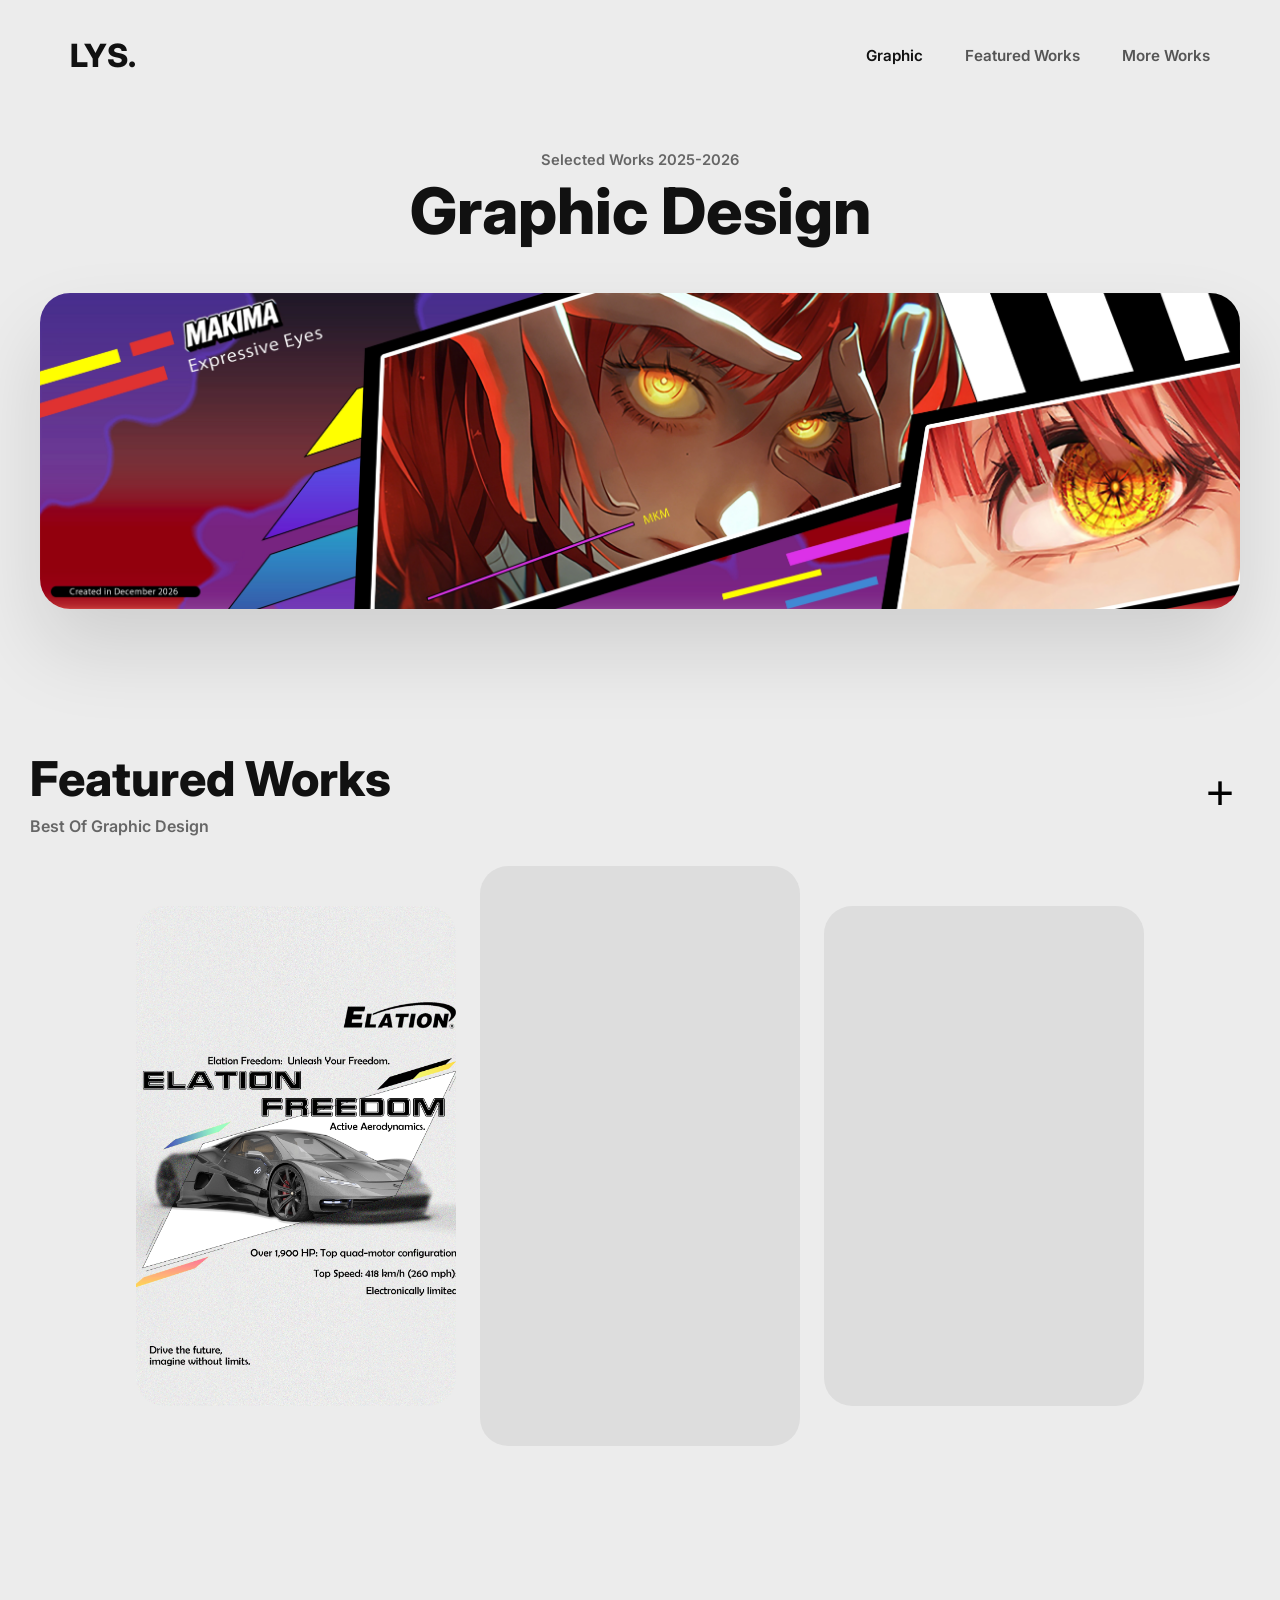
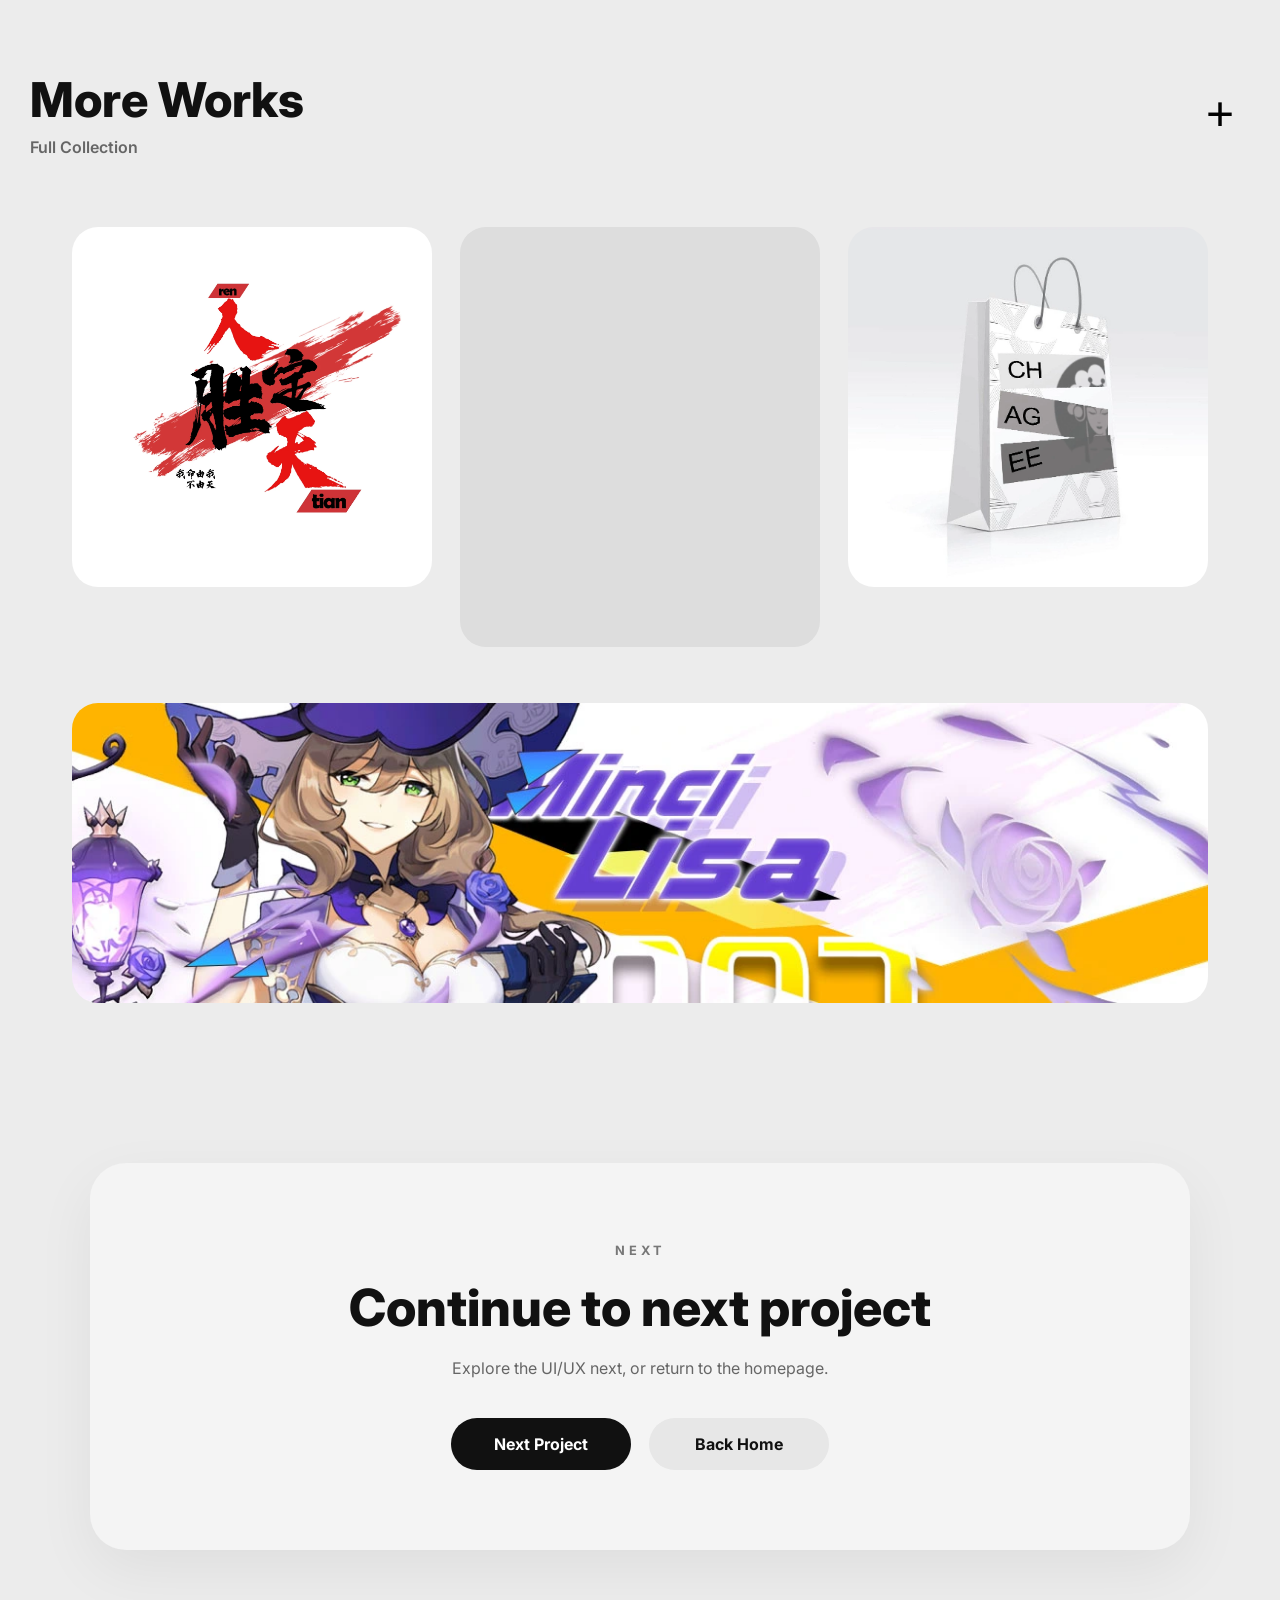
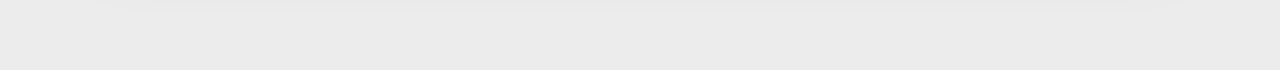
==== commit c8c14e0e: "Image loading has been optimized again." ====
--- a/graphic.html
+++ b/graphic.html
@@ -20,7 +20,10 @@
       
 </head>
 <body>
-<header class="project-navbar">
+<!-- =========================
+       NAVBAR
+  ========================== -->
+  <header class="project-navbar">
     <a href="index.html" class="project-logo">LYS.</a>
 
     <nav class="project-nav">
@@ -30,144 +33,169 @@
     </nav>
   </header>
 
+  <!-- =========================
+       HERO
+  ========================== -->
   <section class="graphic-hero">
+
     <div class="graphic-hero-heading">
       <p>Selected Works 2025-2026</p>
       <h1>Graphic Design</h1>
     </div>
+
     <div class="graphic-hero-banner">
-      <picture>
-        <source srcset="images/graphic_D/mkm_ps.webp" type="image/webp">
-        <img src="images/graphic_D/jpg/mkm_ps.jpg" alt="" fetchpriority="high">
-      </picture>
-    </div>
-  </section>
-
+      <img src="images/graphic_D/mkm_ps.webp" alt="" fetchpriority="high">
+    </div>
+
+  </section>
+
+  <!-- =========================
+       FEATURED
+  ========================== -->
   <section class="graphic-section" id="featured">
+
     <div class="graphic-section-head">
+
       <div>
         <h2>Featured Works</h2>
         <p>Best Of Graphic Design</p>
       </div>
-      <button class="expand-btn featured-toggle">+</button>
+
+      <button class="expand-btn featured-toggle">
+        +
+      </button>
+
     </div>
 
     <div class="featured-grid collapsed">
+
       <div class="featured-item large">
-        <picture>
-          <source srcset="images/graphic_D/43.webp" type="image/webp">
-          <img src="images/graphic_D/jpg/43.jpg" alt="" loading="lazy" decoding="async">
-        </picture>
-        <div class="featured-overlay"><span>Poster Design</span></div>
+        <img src="images/graphic_D/43.webp" alt="" loading="lazy" decoding="async">
+        <div class="featured-overlay">
+          <span>Poster Design</span>
+        </div>
       </div>
 
       <div class="featured-item center">
-        <picture>
-          <source srcset="images/graphic_D/10.webp" type="image/webp">
-          <img src="images/graphic_D/jpg/10.jpg" alt="" loading="lazy" decoding="async">
-        </picture>
-        <div class="featured-overlay"><span>Visual Identity</span></div>
+        <img src="images/graphic_D/10.webp" alt="" loading="lazy" decoding="async">
+        <div class="featured-overlay">
+          <span>Visual Identity</span>
+        </div>
       </div>
 
       <div class="featured-item large">
-        <picture>
-          <source srcset="images/graphic_D/42.webp" type="image/webp">
-          <img src="images/graphic_D/jpg/42.jpg" alt="" loading="lazy" decoding="async">
-        </picture>
-        <div class="featured-overlay"><span>Illustration</span></div>
-      </div>
-
+        <img src="images/graphic_D/42.webp" alt="" loading="lazy" decoding="async">
+        <div class="featured-overlay">
+          <span>Illustration</span>
+        </div>
+      </div>
+
+      <!-- hidden -->
       <div class="featured-item hidden-work">
-        <picture>
-          <source srcset="images/graphic_D/28.webp" type="image/webp">
-          <img src="images/graphic_D/jpg/28.jpg" alt="" loading="lazy" decoding="async">
-        </picture>
-        <div class="featured-overlay"><span>Packaging</span></div>
-      </div>
+        <img src="images/graphic_D/28.webp" alt="" loading="lazy" decoding="async">
+        <div class="featured-overlay">
+          <span>Packaging</span>
+        </div>
+      </div>
+
       <div class="featured-item hidden-work">
-        <picture>
-          <source srcset="images/graphic_D/41.webp" type="image/webp">
-          <img src="images/graphic_D/jpg/41.jpg" alt="" loading="lazy" decoding="async">
-        </picture>
-        <div class="featured-overlay"><span>Typography</span></div>
-      </div>
+        <img src="images/graphic_D/41.webp" alt="" loading="lazy" decoding="async">
+        <div class="featured-overlay">
+          <span>Typography</span>
+        </div>
+      </div>
+
       <div class="featured-item hidden-work">
-        <picture>
-          <source srcset="images/graphic_D/20.webp" type="image/webp">
-          <img src="images/graphic_D/jpg/20.jpg" alt="" loading="lazy" decoding="async">
-        </picture>
-        <div class="featured-overlay"><span>Propaganda</span></div>
-      </div>
-    </div>
-  </section>
-
+        <img src="images/graphic_D/20.webp" alt="" loading="lazy" decoding="async">
+        <div class="featured-overlay">
+          <span>Propaganda</span>
+        </div>
+      </div>
+
+    </div>
+
+  </section>
+
+  <!-- =========================
+       MORE WORKS
+  ========================== -->
   <section class="graphic-section" id="more">
+
     <div class="graphic-section-head">
+
       <div>
         <h2>More Works</h2>
         <p>Full Collection</p>
       </div>
-      <button class="expand-btn more-toggle">+</button>
+
+      <button class="expand-btn more-toggle">
+        +
+      </button>
+
     </div>
 
     <div class="masonry-grid collapsed">
+
       <div class="masonry-item">
-        <picture>
-          <source srcset="images/graphic_D/15.webp" type="image/webp">
-          <img src="images/graphic_D/jpg/15.jpg" alt="" loading="lazy" decoding="async">
-        </picture>
-      </div>
+        <img src="images/graphic_D/15.webp" alt="" loading="lazy" decoding="async">
+      </div>
+
       <div class="masonry-item">
-        <picture>
-          <source srcset="images/graphic_D/31.webp" type="image/webp">
-          <img src="images/graphic_D/jpg/31.jpg" alt="" loading="lazy" decoding="async">
-        </picture>
-      </div>
+        <img src="images/graphic_D/31.webp" alt="" loading="lazy" decoding="async">
+      </div>
+
       <div class="masonry-item">
-        <picture>
-          <source srcset="images/graphic_D/11.webp" type="image/webp">
-          <img src="images/graphic_D/jpg/11.jpg" alt="" loading="lazy" decoding="async">
-        </picture>
-      </div>
+        <img src="images/graphic_D/11.webp" alt="" loading="lazy" decoding="async">
+      </div>
+
       <div class="masonry-item hidden-work">
-        <picture>
-          <source srcset="images/graphic_D/14.webp" type="image/webp">
-          <img src="images/graphic_D/jpg/14.jpg" alt="" loading="lazy" decoding="async">
-        </picture>
-      </div>
+        <img src="images/graphic_D/14.webp" alt="" loading="lazy" decoding="async">
+      </div>
+
       <div class="masonry-item hidden-work">
-        <picture>
-          <source srcset="images/graphic_D/44.webp" type="image/webp">
-          <img src="images/graphic_D/jpg/44.jpg" alt="" loading="lazy" decoding="async">
-        </picture>
-      </div>
+        <img src="images/graphic_D/44.webp" alt="" loading="lazy" decoding="async">
+      </div>
+
       <div class="masonry-item hidden-work">
-        <picture>
-          <source srcset="images/graphic_D/30.webp" type="image/webp">
-          <img src="images/graphic_D/jpg/30.jpg" alt="" loading="lazy" decoding="async">
-        </picture>
-      </div>
+        <img src="images/graphic_D/30.webp" alt="" loading="lazy" decoding="async">
+      </div>
+
       <div class="masonry-item wide-banner">
-        <picture>
-          <source srcset="images/graphic_D/lisa_ps.webp" type="image/webp">
-          <img src="images/graphic_D/jpg/lisa_ps.jpg" alt="" loading="lazy" decoding="async">
-        </picture>
-      </div>
-    </div>
-  </section>
-
+        <img src="images/graphic_D/lisa_ps.webp" alt="" loading="lazy" decoding="async">
+      </div>
+
+    </div>
+
+  </section>
+
+  <!-- =========================
+       NEXT
+  ========================== -->
   <section class="project-next">
+
     <p class="project-next-label">NEXT</p>
-    <h2>Continue to next project</h2>
-    <p class="project-next-text">Explore the UI/UX next, or return to the homepage.</p>
+
+    <h2>
+      Continue to next project
+    </h2>
+
+    <p class="project-next-text">
+      Explore the UI/UX next, or return to the homepage.
+    </p>
+
     <div class="project-next-actions">
-      <a href="random_gifts.html" class="next-btn dark">Next Project</a>
-      <a href="index.html" class="next-btn light">Back Home</a>
-    </div>
+      <a href="random_gifts.html" class="next-btn dark">
+        Next Project
+      </a>
+
+      <a href="index.html" class="next-btn light">
+        Back Home
+      </a>
+    </div>
+
   </section>
 
 <script src="graphic.js"></script>
-
 
 </body>
 </html>
